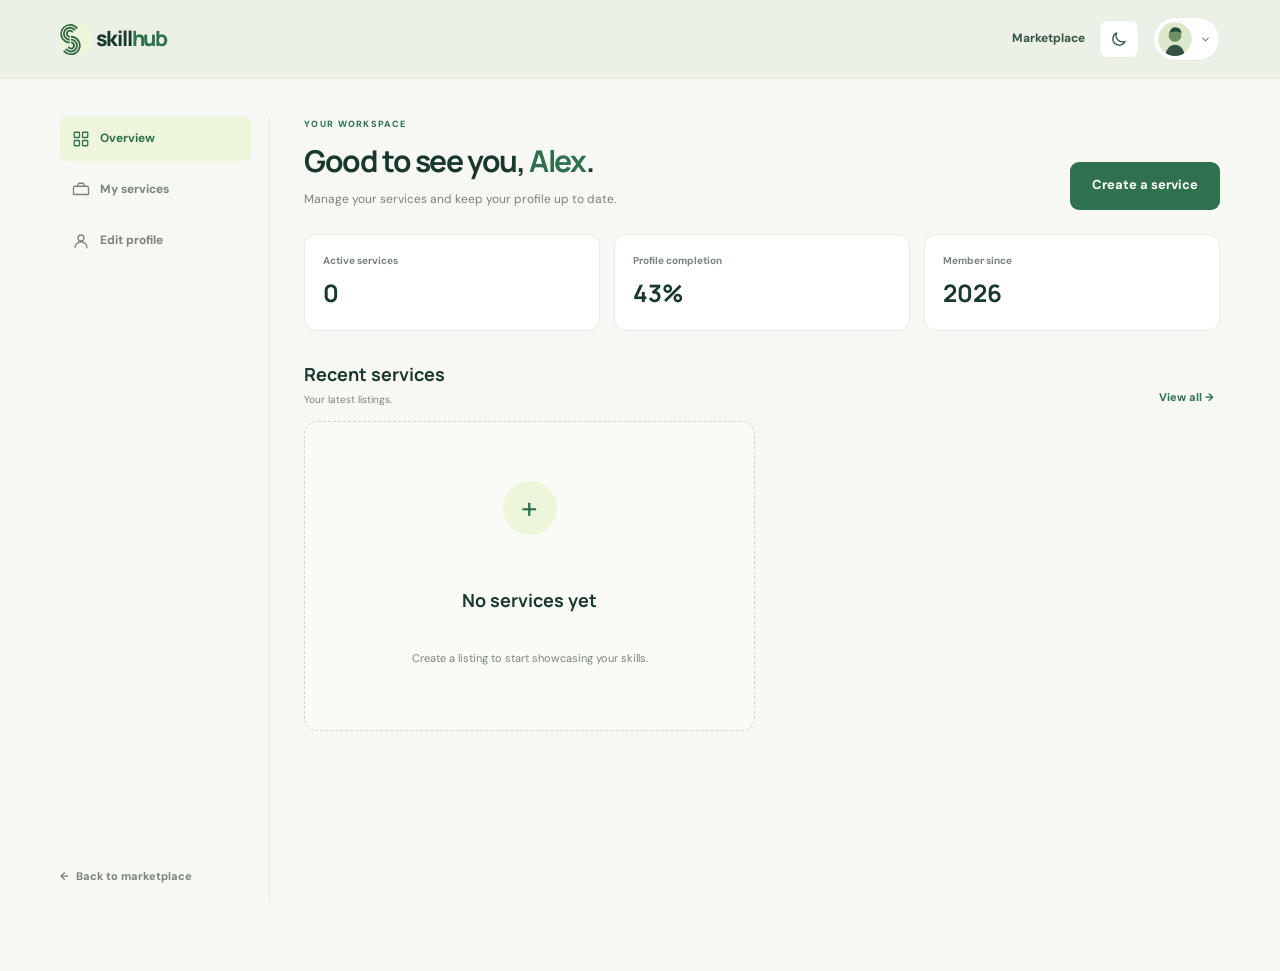
==== dashboard.html @ c2d71b7f "Users dashboard, and profile" ====
<!DOCTYPE html>
<html lang="en">

<head>
    <meta charset="UTF-8">
    <meta name="viewport" content="width=device-width, initial-scale=1.0">
    <meta name="theme-color" content="#ebf1e4">
    <meta name="description" content="Manage your SkillHub profile and services.">
    <title>Dashboard - SkillHub</title>
    <link rel="icon" type="image/svg+xml" href="./img/skillhub-favicon.svg">
    <script>
        if (localStorage.getItem('skillhub-theme') === 'dark') {
            document.documentElement.dataset.theme = 'dark';
        }
    </script>
    <link rel="preconnect" href="https://fonts.googleapis.com">
    <link rel="preconnect" href="https://fonts.gstatic.com" crossorigin>
    <link href="https://fonts.googleapis.com/css2?family=DM+Sans:wght@400;500;600;700&family=Manrope:wght@400;500;600;700;800&display=swap" rel="stylesheet">
    <link rel="stylesheet" href="./css/index.css">
    <link rel="stylesheet" href="./css/dashboard.css">
</head>

<body class="dashboard-page" data-authenticated="true">
    <header class="dashboard-topbar">
        <div class="dashboard-topbar-inner container">
            <a href="./index.html" class="logo" aria-label="SkillHub home">
                <span class="logo-mark" aria-hidden="true"><img src="./img/skillhub-logo.svg" alt=""></span>
                skill<span>hub</span>
            </a>
            <div class="dashboard-topbar-actions">
                <a class="dashboard-marketplace-link" href="./index.html">Marketplace</a>
                <button class="theme-toggle" type="button" aria-label="Switch to dark theme" aria-pressed="false" title="Switch to dark theme">
                    <svg class="theme-icon theme-icon-moon" viewBox="0 0 24 24" aria-hidden="true"><path d="M20.1 15.1A8.5 8.5 0 0 1 8.9 3.9 8.5 8.5 0 1 0 20.1 15.1Z"></path></svg>
                    <svg class="theme-icon theme-icon-sun" viewBox="0 0 24 24" aria-hidden="true"><circle cx="12" cy="12" r="4"></circle><path d="M12 2v2m0 16v2M4.93 4.93l1.42 1.42m11.3 11.3 1.42 1.42M2 12h2m16 0h2M4.93 19.07l1.42-1.42m11.3-11.3 1.42-1.42"></path></svg>
                </button>
                <div class="profile-menu">
                    <button class="profile-menu-trigger" type="button" aria-expanded="false" aria-controls="dashboard-profile-menu" aria-label="Open profile menu">
                        <img class="dashboard-avatar" src="./img/profile-avatar.svg" alt="">
                        <svg class="profile-chevron" viewBox="0 0 24 24" aria-hidden="true"><path d="m7 9.5 5 5 5-5"></path></svg>
                    </button>
                    <div class="profile-menu-list" id="dashboard-profile-menu" role="menu" hidden>
                        <div class="profile-menu-heading">
                            <strong class="profile-menu-name">Alex Morgan</strong>
                            <span class="profile-menu-email">alex@example.com</span>
                        </div>
                        <a href="./dashboard.html" role="menuitem">My dashboard</a>
                        <a href="#profile" role="menuitem" data-open-profile>Edit profile</a>
                        <button class="profile-menu-logout" type="button" role="menuitem">Log out</button>
                    </div>
                </div>
            </div>
        </div>
    </header>

    <main class="dashboard-main container">
        <aside class="dashboard-sidebar" aria-label="Dashboard navigation">
            <nav>
                <button class="dashboard-nav-item active" type="button" data-dashboard-section="overview">
                    <svg viewBox="0 0 24 24" aria-hidden="true"><rect x="3" y="3" width="7" height="7" rx="1"></rect><rect x="14" y="3" width="7" height="7" rx="1"></rect><rect x="3" y="14" width="7" height="7" rx="1"></rect><rect x="14" y="14" width="7" height="7" rx="1"></rect></svg>
                    Overview
                </button>
                <button class="dashboard-nav-item" type="button" data-dashboard-section="services">
                    <svg viewBox="0 0 24 24" aria-hidden="true"><path d="M20 7H4a2 2 0 0 0-2 2v9h20V9a2 2 0 0 0-2-2Z"></path><path d="M8 7V5a2 2 0 0 1 2-2h4a2 2 0 0 1 2 2v2"></path></svg>
                    My services
                </button>
                <button class="dashboard-nav-item" type="button" data-dashboard-section="profile">
                    <svg viewBox="0 0 24 24" aria-hidden="true"><circle cx="12" cy="8" r="4"></circle><path d="M4 21a8 8 0 0 1 16 0"></path></svg>
                    Edit profile
                </button>
            </nav>
            <a class="dashboard-sidebar-marketplace" href="./index.html"><span aria-hidden="true">←</span> Back to marketplace</a>
        </aside>

        <div class="dashboard-content">
            <section class="dashboard-section active" id="overview" data-dashboard-panel="overview">
                <div class="dashboard-heading">
                    <div>
                        <span class="dashboard-kicker">YOUR WORKSPACE</span>
                        <h1>Good to see you, <span id="overview-name">Alex</span>.</h1>
                        <p>Manage your services and keep your profile up to date.</p>
                    </div>
                    <button class="btn btn-primary" type="button" data-open-service>Create a service</button>
                </div>
                <div class="dashboard-stats">
                    <article><span>Active services</span><strong id="active-service-count">0</strong></article>
                    <article><span>Profile completion</span><strong id="profile-completion">0%</strong></article>
                    <article><span>Member since</span><strong>2026</strong></article>
                </div>
                <div class="dashboard-preview-heading">
                    <div><h2>Recent services</h2><p>Your latest listings.</p></div>
                    <button class="text-action" type="button" data-dashboard-section="services">View all <span aria-hidden="true">→</span></button>
                </div>
                <div class="dashboard-service-grid" id="overview-service-grid"></div>
            </section>

            <section class="dashboard-section" id="services" data-dashboard-panel="services">
                <div class="dashboard-heading">
                    <div>
                        <span class="dashboard-kicker">YOUR SERVICES</span>
                        <h1>Manage services</h1>
                        <p>Create, update, or remove the services you offer.</p>
                    </div>
                    <button class="btn btn-primary" type="button" data-open-service>Create a service</button>
                </div>
                <div class="dashboard-service-grid" id="service-grid"></div>
                <div class="dashboard-empty" id="service-empty" hidden>
                    <span aria-hidden="true">+</span><h2>Your first service starts here</h2>
                    <p>Add the skills you offer and set your own rate.</p>
                    <button class="btn btn-primary" type="button" data-open-service>Create a service</button>
                </div>
            </section>

            <section class="dashboard-section" id="profile" data-dashboard-panel="profile">
                <div class="dashboard-heading">
                    <div>
                        <span class="dashboard-kicker">YOUR PROFILE</span>
                        <h1>Profile settings</h1>
                        <p>Make it easier for people to know who they will work with.</p>
                    </div>
                </div>
                <form class="profile-form" id="profile-form">
                    <div class="profile-photo-row">
                        <img id="profile-preview" src="./img/profile-avatar.svg" alt="Profile preview">
                        <div>
                            <label class="profile-photo-button" for="profile-image">Change photo</label>
                            <input id="profile-image" type="file" accept="image/*" hidden>
                            <p>JPG or PNG, up to 5 MB.</p>
                        </div>
                    </div>
                    <div class="profile-form-grid">
                        <div class="form-field"><label for="profile-name">Full name</label><input id="profile-name" name="name" type="text" autocomplete="name" required></div>
                        <div class="form-field"><label for="profile-username">Username</label><input id="profile-username" name="username" type="text" autocomplete="username" required></div>
                        <div class="form-field"><label for="profile-email">Email address</label><input id="profile-email" name="email" type="email" autocomplete="email" required></div>
                        <div class="form-field"><label for="profile-phone">Phone number</label><input id="profile-phone" name="phone" type="tel" autocomplete="tel"></div>
                        <div class="form-field"><label for="profile-location">Location</label><input id="profile-location" name="location" type="text" autocomplete="address-level2"></div>
                        <div class="form-field"><label for="profile-role">Primary skill</label><input id="profile-role" name="role" type="text" placeholder="e.g. UI/UX designer"></div>
                    </div>
                    <div class="form-field">
                        <label for="profile-bio">About you</label>
                        <textarea id="profile-bio" name="bio" maxlength="300" rows="5" placeholder="Share your experience, interests, and the kind of work you enjoy."></textarea>
                    </div>
                    <div class="profile-form-actions">
                        <p id="profile-status" role="status" aria-live="polite" hidden></p>
                        <button class="btn btn-primary" type="submit">Save profile</button>
                    </div>
                </form>
            </section>
        </div>
    </main>

    <dialog class="dashboard-dialog" id="service-dialog">
        <form id="service-form">
            <div class="dialog-heading">
                <div><span class="dashboard-kicker" id="service-dialog-kicker">NEW LISTING</span><h2 id="service-dialog-title">Create a service</h2></div>
                <button class="dialog-close" type="button" data-close-dialog aria-label="Close">×</button>
            </div>
            <input id="service-id" type="hidden">
            <div class="form-field"><label for="service-title">Service title</label><input id="service-title" name="title" type="text" maxlength="70" placeholder="e.g. Professional logo design" required></div>
            <div class="form-field"><label for="service-description">Description</label><textarea id="service-description" name="description" maxlength="500" rows="5" placeholder="Describe what you will deliver..." required></textarea></div>
            <div class="service-rate-grid">
                <div class="form-field"><label for="service-amount">Amount</label><input id="service-amount" name="amount" type="number" min="1" step="0.01" placeholder="10000" required></div>
                <div class="form-field"><label for="service-billing">Charge</label><select id="service-billing" name="billing" required><option value="per service">Per service</option><option value="per hour">Per hour</option><option value="per project">Per project</option></select></div>
            </div>
            <div class="dialog-actions">
                <button class="btn btn-outline" type="button" data-close-dialog>Cancel</button>
                <button class="btn btn-primary" type="submit" id="service-submit">Publish service</button>
            </div>
        </form>
    </dialog>

    <script src="./js/index.js"></script>
    <script src="./js/dashboard.js"></script>
</body>

</html>
---- css/index.css ----
:root {
    color-scheme: light;
    --header-bg: rgba(235, 241, 228, 0.96);
    --page: #f7f8f3;
    --surface: #fff;
    --ink: #19372b;
    --ink-soft: #355347;
    --muted: #78847b;
    --line: #e7ebe3;
    --green: #2f704e;
    --green-dark: #214e37;
    --lime: #d3ef85;
    --lime-soft: #edf5db;
    --gold: #d99a32;
    --font-body: "DM Sans", sans-serif;
    --font-display: "Manrope", sans-serif;
    --shadow-card: 0 10px 30px rgba(31, 56, 41, 0.045);
}

* {
    box-sizing: border-box;
}

html {
    scroll-behavior: smooth;
    scroll-padding-top: 96px;
}

body {
    margin: 0;
    color: var(--ink);
    background: var(--page);
    font-family: var(--font-body);
    font-size: 15px;
    line-height: 1.6;
    -webkit-font-smoothing: antialiased;
}

button,
input,
select {
    font: inherit;
}

button,
a,
select {
    -webkit-tap-highlight-color: transparent;
}

a {
    color: inherit;
}

button:focus-visible,
a:focus-visible,
input:focus-visible,
select:focus-visible {
    outline: 3px solid rgba(47, 112, 78, 0.35);
    outline-offset: 3px;
}

.container {
    width: min(1160px, calc(100% - 64px));
    margin-inline: auto;
}

.sr-only {
    position: absolute;
    width: 1px;
    height: 1px;
    padding: 0;
    margin: -1px;
    overflow: hidden;
    clip: rect(0, 0, 0, 0);
    white-space: nowrap;
    border: 0;
}

.site-header {
    position: sticky;
    z-index: 20;
    top: 0;
    border-bottom: 1px solid rgba(231, 235, 227, 0.85);
    background: var(--header-bg);
    backdrop-filter: blur(16px);
}

.navbar {
    display: flex;
    height: 78px;
    align-items: center;
    justify-content: space-between;
}

.member-navbar {
    height: 58px;
    border-top: 1px solid var(--line);
    background: var(--surface);
}

.member-navbar-inner {
    display: flex;
    min-height: 58px;
    align-items: center;
    justify-content: space-between;
    gap: 24px;
}

.member-navbar[hidden] {
    display: none;
}

.member-nav-links,
.member-actions,
.member-dashboard-link,
.profile-menu-trigger {
    display: flex;
    align-items: center;
}

.member-nav-links {
    gap: 28px;
}

.member-nav-links {
    flex: 1;
    justify-content: center;
}

.member-nav-links a,
.member-dashboard-link {
    color: var(--ink-soft);
    font-size: 12px;
    font-weight: 700;
    text-decoration: none;
}

.member-nav-links a:hover,
.member-dashboard-link:hover {
    color: var(--green);
}

.member-actions {
    gap: 14px;
}

.member-dashboard-link {
    gap: 7px;
}

.member-dashboard-link svg,
.profile-menu-list a svg,
.profile-menu-logout svg {
    width: 17px;
    height: 17px;
    fill: none;
    stroke: currentColor;
    stroke-linecap: round;
    stroke-linejoin: round;
    stroke-width: 1.7;
}

.profile-menu {
    position: relative;
}

.profile-menu-trigger {
    gap: 7px;
    padding: 4px;
    border: 1px solid var(--line);
    border-radius: 22px;
    background: var(--surface);
    color: var(--muted);
    cursor: pointer;
}

.profile-menu-trigger:hover,
.profile-menu-trigger[aria-expanded="true"] {
    border-color: var(--green);
}

.profile-menu-trigger img {
    width: 34px;
    height: 34px;
    border-radius: 50%;
    object-fit: cover;
}

.profile-chevron {
    width: 13px;
    height: 13px;
    margin-right: 3px;
    fill: none;
    stroke: currentColor;
    stroke-linecap: round;
    stroke-linejoin: round;
    stroke-width: 2;
}

.profile-menu-trigger[aria-expanded="true"] .profile-chevron {
    transform: rotate(180deg);
}

.profile-menu-list {
    position: absolute;
    z-index: 30;
    top: calc(100% + 10px);
    right: 0;
    width: 238px;
    padding: 8px;
    border: 1px solid var(--line);
    border-radius: 12px;
    background: var(--surface);
    box-shadow: 0 16px 40px rgba(31, 56, 41, 0.14);
}

.profile-menu-list[hidden] {
    display: none;
}

.profile-menu-heading {
    display: grid;
    gap: 2px;
    margin-bottom: 6px;
    padding: 8px 9px 12px;
    border-bottom: 1px solid var(--line);
}

.profile-menu-heading strong {
    color: var(--ink);
    font-size: 12px;
}

.profile-menu-heading span {
    color: var(--muted);
    font-size: 10px;
}

.profile-menu-list a,
.profile-menu-logout {
    display: flex;
    width: 100%;
    min-height: 40px;
    align-items: center;
    gap: 9px;
    padding: 8px 9px;
    border: 0;
    border-radius: 7px;
    background: transparent;
    color: var(--ink-soft);
    font-size: 12px;
    font-weight: 600;
    text-decoration: none;
    cursor: pointer;
}

.profile-menu-list a:hover,
.profile-menu-logout:hover {
    background: var(--lime-soft);
    color: var(--green);
}

.profile-menu-logout {
    margin-top: 4px;
    border-top: 1px solid var(--line);
    border-radius: 0 0 7px 7px;
    color: #a35a50;
}

.logo {
    display: inline-flex;
    align-items: center;
    gap: 5px;
    color: var(--ink);
    font-family: var(--font-display);
    font-size: 21px;
    font-weight: 800;
    letter-spacing: -1.1px;
    text-decoration: none;
}

.logo > span:last-child {
    margin-left: -5px;
    color: var(--green);
}

.logo-mark {
    position: relative;
    display: block;
    width: 31px;
    height: 31px;
    flex: 0 0 31px;
    overflow: hidden;
    border-radius: 10px;
    background: var(--lime-soft);
}

.logo-mark img {
    position: absolute;
    top: -16px;
    left: -19px;
    width: 62px;
    height: 62px;
    max-width: none;
    filter: brightness(0) saturate(100%) invert(34%) sepia(18%) saturate(1050%) hue-rotate(91deg) brightness(93%) contrast(88%);
}

.nav-links,
.nav-actions {
    display: flex;
    align-items: center;
}

.nav-links {
    order: 2;
    gap: 37px;
}

.nav-links > a,
.nav-login {
    color: var(--ink-soft);
    font-size: 13px;
    font-weight: 600;
    text-decoration: none;
    transition: color 160ms ease;
}

.nav-links > a:hover,
.nav-login:hover {
    color: var(--green);
}

.nav-actions {
    gap: 24px;
}

.theme-toggle {
    display: inline-flex;
    width: 40px;
    min-height: 38px;
    flex: 0 0 40px;
    align-items: center;
    justify-content: center;
    padding: 0;
    border: 1px solid var(--line);
    border-radius: 8px;
    background: var(--surface);
    color: var(--ink-soft);
    cursor: pointer;
    font-size: 12px;
    font-weight: 600;
    white-space: nowrap;
    transition: border-color 160ms ease, color 160ms ease, background 160ms ease;
}

.theme-toggle:hover {
    border-color: var(--green);
    color: var(--green);
}

.theme-icon {
    width: 18px;
    height: 18px;
    fill: none;
    stroke: currentColor;
    stroke-linecap: round;
    stroke-linejoin: round;
    stroke-width: 1.7;
}

.theme-icon-sun {
    display: none;
}

.btn {
    display: inline-flex;
    min-height: 48px;
    align-items: center;
    justify-content: center;
    gap: 12px;
    padding: 0 21px;
    border: 1px solid transparent;
    border-radius: 9px;
    cursor: pointer;
    font-size: 13px;
    font-weight: 700;
    text-decoration: none;
    transition: transform 160ms ease, background 160ms ease, border-color 160ms ease, color 160ms ease;
}

.btn:hover {
    transform: translateY(-1px);
}

.btn-primary {
    background: var(--green);
    color: #fff;
}

.btn-primary:hover {
    background: var(--green-dark);
}

.btn-small {
    min-height: 41px;
    padding-inline: 16px;
    border-radius: 8px;
}

.btn-small span {
    font-size: 16px;
}

.btn-outline {
    border-color: #dce3d8;
    background: var(--surface);
    color: var(--ink);
}

.btn-outline:hover {
    border-color: #aac39c;
    color: var(--green);
}

.btn-dark {
    background: var(--ink);
    color: #fff;
}

.btn-dark:hover {
    background: #294d3a;
}

.hamburger-btn {
    display: none;
    order: 4;
    width: 42px;
    height: 42px;
    flex-direction: column;
    align-items: center;
    justify-content: center;
    gap: 5px;
    border: 1px solid var(--line);
    border-radius: 9px;
    background: var(--surface);
    cursor: pointer;
}

.hamburger-btn span {
    width: 17px;
    height: 2px;
    border-radius: 2px;
    background: var(--ink);
    transition: transform 180ms ease, opacity 180ms ease;
}

.hamburger-btn.active span:first-child {
    transform: translateY(7px) rotate(45deg);
}

.hamburger-btn.active span:nth-child(2) {
    opacity: 0;
}

.hamburger-btn.active span:last-child {
    transform: translateY(-7px) rotate(-45deg);
}

.hero {
    position: relative;
    overflow: hidden;
    padding: 78px 0 0;
    background:
        radial-gradient(ellipse at 87% 24%, rgba(216, 233, 185, 0.28), transparent 34%),
        var(--page);
}

.hero-inner {
    display: grid;
    min-height: 465px;
    grid-template-columns: 1.03fr 0.97fr;
    align-items: center;
    gap: 64px;
    padding-bottom: 61px;
}

.hero-copy {
    position: relative;
    z-index: 2;
    padding-bottom: 6px;
}

.eyebrow,
.section-kicker {
    color: var(--green);
    font-size: 10px;
    font-weight: 700;
    letter-spacing: 1.5px;
}

.eyebrow {
    display: flex;
    align-items: center;
    gap: 9px;
}

.eyebrow-dot {
    width: 7px;
    height: 7px;
    border-radius: 50%;
    background: #93bd55;
    box-shadow: 0 0 0 4px rgba(147, 189, 85, 0.13);
}

.hero h1 {
    margin: 22px 0 17px;
    font-family: var(--font-display);
    font-size: clamp(42px, 5vw, 61px);
    font-weight: 700;
    letter-spacing: -3.2px;
    line-height: 1.12;
}

.hero h1 span {
    color: var(--green);
}

.hero-description {
    max-width: 460px;
    margin: 0 0 28px;
    color: var(--muted);
    font-size: 15px;
    line-height: 1.75;
}

.search-bar {
    display: flex;
    width: min(100%, 520px);
    min-height: 62px;
    align-items: center;
    gap: 13px;
    padding: 7px 7px 7px 18px;
    border: 1px solid #e2e8de;
    border-radius: 12px;
    background: var(--surface);
    box-shadow: 0 7px 25px rgba(44, 69, 49, 0.06);
    transition: border-color 160ms ease, box-shadow 160ms ease;
}

.search-bar:focus-within {
    border-color: #9cbb9d;
    box-shadow: 0 0 0 4px rgba(47, 112, 78, 0.09);
}

.search-bar > svg {
    width: 19px;
    flex: 0 0 19px;
    fill: none;
    stroke: #88948b;
    stroke-linecap: round;
    stroke-width: 1.7;
}

.search-bar input {
    width: 100%;
    min-width: 0;
    border: 0;
    outline: 0;
    background: transparent;
    color: var(--ink);
    font-size: 12px;
}

.search-bar input::placeholder {
    color: #99a199;
    opacity: 1;
}

.search-bar .btn {
    min-height: 46px;
    flex-shrink: 0;
    gap: 9px;
    padding-inline: 16px;
    font-size: 12px;
}

.search-bar .btn span {
    font-size: 16px;
}

.popular-searches {
    display: flex;
    align-items: center;
    gap: 9px;
    margin-top: 15px;
    color: #8a948a;
    font-size: 11px;
}

.popular-searches button {
    padding: 4px 9px;
    border: 1px solid #e6e9e2;
    border-radius: 20px;
    background: transparent;
    color: #67736a;
    cursor: pointer;
    font-size: 10px;
    transition: border-color 150ms ease, color 150ms ease;
}

.popular-searches button:hover {
    border-color: #9dbc91;
    color: var(--green);
}

.hero-visual {
    position: relative;
    width: 100%;
    max-width: 500px;
    justify-self: end;
}

.hero-image {
    position: relative;
    height: 350px;
    overflow: hidden;
    border-radius: 18px;
    background: #d6dfd1;
    box-shadow: 0 21px 55px rgba(31, 56, 41, 0.14);
    transform: rotate(1.4deg);
}

.hero-image::after {
    position: absolute;
    inset: 45% 0 0;
    background: linear-gradient(transparent, rgba(20, 38, 27, 0.63));
    content: "";
}

.hero-image > img {
    width: 100%;
    height: 100%;
    object-fit: cover;
    object-position: center;
}

.image-caption {
    position: absolute;
    z-index: 1;
    right: 24px;
    bottom: 23px;
    left: 25px;
    display: flex;
    align-items: center;
    gap: 12px;
    color: #fff;
}

.caption-icon {
    display: grid;
    width: 37px;
    height: 37px;
    flex: 0 0 37px;
    place-items: center;
    border-radius: 12px;
    background: var(--lime);
    color: var(--ink);
    font-size: 20px;
}

.image-caption strong,
.image-caption small,
.floating-note strong,
.floating-note small {
    display: block;
}

.image-caption strong {
    font-size: 13px;
}

.image-caption small {
    margin-top: 2px;
    color: rgba(255, 255, 255, 0.78);
    font-size: 10px;
}

.floating-note {
    position: absolute;
    z-index: 2;
    display: flex;
    align-items: center;
    gap: 11px;
    padding: 12px 15px;
    border: 1px solid rgba(231, 235, 227, 0.9);
    border-radius: 12px;
    background: #fff;
    box-shadow: 0 12px 32px rgba(30, 50, 36, 0.12);
}

.floating-note strong {
    color: var(--ink);
    font-size: 10px;
    line-height: 1.5;
}

.floating-note small {
    color: #899289;
    font-size: 9px;
    line-height: 1.4;
}

.rating-note {
    top: 38px;
    left: -39px;
}

.note-stars {
    color: var(--gold);
    font-size: 12px;
    letter-spacing: 1px;
}

.talent-note {
    right: -25px;
    bottom: 37px;
}

.talent-avatars {
    display: flex;
    padding-left: 5px;
}

.talent-avatars span {
    display: grid;
    width: 25px;
    height: 25px;
    margin-left: -5px;
    place-items: center;
    border: 2px solid #fff;
    border-radius: 50%;
    background: #e5efd5;
    color: var(--green);
    font-size: 7px;
    font-weight: 700;
}

.talent-avatars span:nth-child(2) {
    background: #f4e3d6;
    color: #8a593a;
}

.talent-avatars span:nth-child(3) {
    background: var(--green);
    color: #fff;
    font-size: 12px;
}

.hero-sparkle {
    position: absolute;
    color: #a4c76d;
}

.sparkle-one {
    top: -25px;
    right: 25px;
    font-size: 27px;
}

.sparkle-two {
    bottom: -19px;
    left: 23px;
    font-size: 23px;
}

.hero-bottom {
    display: flex;
    min-height: 63px;
    align-items: center;
    justify-content: space-between;
    border-top: 1px solid #e6eae1;
    color: #879188;
    font-size: 11px;
}

.hero-bottom strong {
    color: var(--ink-soft);
    font-weight: 700;
}

.hero-bottom a,
.text-link {
    display: inline-flex;
    align-items: center;
    gap: 8px;
    color: var(--green);
    font-size: 11px;
    font-weight: 700;
    text-decoration: none;
}

.hero-bottom a:hover,
.text-link:hover {
    color: var(--green-dark);
}

.services-section {
    padding-top: 78px;
    padding-bottom: 82px;
}

.section-heading {
    display: flex;
    align-items: end;
    justify-content: space-between;
    gap: 24px;
    margin-bottom: 31px;
}

.section-kicker {
    font-size: 9px;
    letter-spacing: 1.4px;
}

.section-heading h2,
.join-banner h2 {
    margin: 7px 0 4px;
    font-family: var(--font-display);
    font-size: 29px;
    font-weight: 700;
    letter-spacing: -1.3px;
    line-height: 1.3;
}

.section-heading p {
    margin: 0;
    color: var(--muted);
    font-size: 12px;
}

.text-link {
    margin-bottom: 5px;
    white-space: nowrap;
}

.marketplace-controls {
    display: flex;
    min-height: 54px;
    align-items: center;
    justify-content: space-between;
    gap: 20px;
    margin-bottom: 10px;
    border-bottom: 1px solid var(--line);
}

.categories-filter {
    display: flex;
    min-width: 0;
    align-items: center;
    gap: 7px;
    overflow-x: auto;
    scrollbar-width: none;
}

.categories-filter::-webkit-scrollbar {
    display: none;
}

.cat-btn {
    position: relative;
    flex: 0 0 auto;
    padding: 13px 11px 15px;
    border: 0;
    background: transparent;
    color: #818a81;
    cursor: pointer;
    font-size: 11px;
    font-weight: 600;
    transition: color 150ms ease;
}

.cat-btn::after {
    position: absolute;
    right: 10px;
    bottom: -1px;
    left: 10px;
    height: 2px;
    border-radius: 2px;
    background: transparent;
    content: "";
    transition: background 150ms ease;
}

.cat-btn:hover,
.cat-btn.active {
    color: var(--green);
}

.cat-btn.active::after {
    background: var(--green);
}

.price-filter {
    position: relative;
    display: inline-flex;
    flex: 0 0 auto;
    align-items: center;
    gap: 8px;
    padding: 7px 2px 7px 12px;
    border: 1px solid #e4e9e1;
    border-radius: 8px;
    background: #fff;
    color: var(--ink-soft);
}

.price-filter select {
    max-width: 130px;
    appearance: none;
    border: 0;
    outline: 0;
    background: transparent;
    color: inherit;
    cursor: pointer;
    font-size: 10px;
    font-weight: 600;
}

.price-filter > span {
    padding-right: 9px;
    color: #7d897f;
    font-size: 13px;
    pointer-events: none;
}

.results-count {
    min-height: 17px;
    margin: 13px 0 15px;
    color: #929b92;
    font-size: 10px;
}

.services-grid {
    display: grid;
    grid-template-columns: repeat(3, minmax(0, 1fr));
    gap: 21px;
}

.service-card {
    position: relative;
    display: flex;
    min-width: 0;
    flex-direction: column;
    overflow: hidden;
    border: 1px solid #e9ece6;
    border-radius: 12px;
    background: var(--surface);
    box-shadow: var(--shadow-card);
    transition: transform 200ms ease, box-shadow 200ms ease, border-color 200ms ease;
}

.service-card:hover {
    transform: translateY(-4px);
    border-color: #d3dfcc;
    box-shadow: 0 17px 36px rgba(31, 56, 41, 0.1);
}

.service-card[hidden] {
    display: none;
}

.card-img-wrapper {
    position: relative;
    display: block;
    height: 185px;
    overflow: hidden;
    background: #e7ebe3;
}

.card-img-wrapper img {
    width: 100%;
    height: 100%;
    object-fit: cover;
    transition: transform 350ms ease;
}

.service-card:hover .card-img-wrapper img {
    transform: scale(1.045);
}

.image-category {
    position: absolute;
    bottom: 12px;
    left: 13px;
    padding: 5px 8px;
    border: 1px solid rgba(255, 255, 255, 0.55);
    border-radius: 5px;
    background: rgba(28, 48, 34, 0.72);
    color: #fff;
    font-size: 8px;
    font-weight: 700;
    letter-spacing: 0.8px;
    backdrop-filter: blur(6px);
}

.favorite-btn {
    position: absolute;
    top: 11px;
    right: 11px;
    display: grid;
    width: 34px;
    height: 34px;
    place-items: center;
    border: 1px solid rgba(255, 255, 255, 0.7);
    border-radius: 50%;
    background: rgba(255, 255, 255, 0.94);
    color: #778178;
    cursor: pointer;
    box-shadow: 0 2px 8px rgba(18, 30, 20, 0.1);
    transition: transform 150ms ease, color 150ms ease, background 150ms ease;
}

.favorite-btn:hover {
    transform: scale(1.08);
}

.favorite-btn svg {
    width: 16px;
    fill: transparent;
    stroke: currentColor;
    stroke-linecap: round;
    stroke-linejoin: round;
    stroke-width: 1.7;
}

.favorite-btn.active {
    color: #d45f58;
}

.favorite-btn.active svg {
    fill: currentColor;
}

.card-body {
    display: flex;
    flex: 1;
    flex-direction: column;
    padding: 15px 16px 13px;
}

.owner-info {
    display: flex;
    min-height: 25px;
    align-items: center;
    gap: 7px;
    margin-bottom: 11px;
}

.owner-avatar {
    display: grid;
    width: 25px;
    height: 25px;
    flex: 0 0 25px;
    place-items: center;
    border: 1px solid rgba(30, 60, 39, 0.08);
    border-radius: 50%;
    color: #355644;
    font-size: 8px;
    font-weight: 700;
}

.avatar-green { background: #dbead6; }
.avatar-lilac { background: #e7e1f3; color: #594d72; }
.avatar-peach { background: #f5e1d3; color: #80573d; }
.avatar-blue { background: #dce9ef; color: #43616c; }
.avatar-yellow { background: #f0edcf; color: #71663f; }
.avatar-rose { background: #f3dfe4; color: #84505e; }

.owner-name,
.seller-label {
    color: #67736a;
    font-size: 10px;
    font-weight: 600;
}

.seller-label {
    margin-left: -5px;
    color: #99a198;
    font-weight: 400;
}

.service-title {
    display: -webkit-box;
    min-height: 44px;
    overflow: hidden;
    color: var(--ink);
    font-family: var(--font-display);
    font-size: 13px;
    font-weight: 700;
    line-height: 1.65;
    text-decoration: none;
    -webkit-box-orient: vertical;
    -webkit-line-clamp: 2;
    line-clamp: 2;
}

.service-title:hover {
    color: var(--green);
}

.rating {
    display: flex;
    align-items: center;
    gap: 4px;
    margin-top: 8px;
    color: var(--gold);
    font-size: 10px;
}

.rating > span:first-child {
    font-size: 12px;
}

.rating strong {
    color: var(--ink-soft);
    font-size: 10px;
}

.rating-count {
    color: #9aa198;
}

.card-footer {
    display: flex;
    align-items: center;
    justify-content: space-between;
    gap: 8px;
    margin-top: auto;
    padding-top: 12px;
    border-top: 1px solid #eef0eb;
}

.starting-at {
    color: #879188;
    font-size: 9px;
}

.price-tag {
    color: var(--ink);
    font-family: var(--font-display);
    font-size: 13px;
    font-weight: 800;
}

.empty-state {
    padding: 48px 20px;
    border: 1px dashed #dce4d8;
    border-radius: 12px;
    background: rgba(255, 255, 255, 0.56);
    text-align: center;
}

.empty-state[hidden] {
    display: none;
}

.empty-state > span {
    color: #a0b58a;
    font-size: 32px;
}

.empty-state h3 {
    margin: 7px 0 4px;
    font-family: var(--font-display);
    font-size: 18px;
}

.empty-state p {
    margin: 0 0 17px;
    color: var(--muted);
    font-size: 12px;
}

.empty-state .btn {
    min-height: 38px;
}

.browse-more {
    display: flex;
    justify-content: center;
    margin-top: 32px;
}

.browse-more .btn {
    min-height: 43px;
    font-size: 11px;
}

.join-banner {
    display: grid;
    grid-template-columns: auto 1fr auto;
    align-items: center;
    gap: 22px;
    margin-bottom: 76px;
    padding: 30px 35px;
    border: 1px solid #e7eadf;
    border-radius: 15px;
    background: #eef2e5;
}

.join-mark {
    display: grid;
    width: 48px;
    height: 48px;
    place-items: center;
    border-radius: 15px;
    background: var(--lime);
    color: var(--green);
    font-size: 25px;
}

.join-banner h2 {
    margin: 4px 0 2px;
    font-size: 21px;
}

.join-banner p {
    margin: 0;
    color: #78847b;
    font-size: 11px;
}

.join-banner .btn {
    min-height: 43px;
    padding-inline: 17px;
    font-size: 11px;
}

.site-footer {
    border-top: 1px solid #e8ebe4;
    background: #f0f2ec;
}

.footer-main {
    display: grid;
    grid-template-columns: 1.6fr 1fr 1fr 1.2fr;
    gap: 35px;
    padding-top: 44px;
    padding-bottom: 39px;
}

.footer-brand .logo {
    font-size: 18px;
}

.footer-brand .logo-mark {
    width: 27px;
    height: 27px;
    flex-basis: 27px;
    border-radius: 8px;
}

.footer-brand .logo-mark img {
    top: -14px;
    left: -17px;
    width: 54px;
    height: 54px;
}

.footer-brand p {
    margin: 13px 0 0;
    color: #7d887f;
    font-size: 10px;
    line-height: 1.8;
}

.footer-column {
    display: flex;
    flex-direction: column;
    align-items: flex-start;
    gap: 8px;
}

.footer-column h3 {
    margin: 2px 0 5px;
    color: var(--ink);
    font-family: var(--font-display);
    font-size: 11px;
}

.footer-column a,
.footer-column > span {
    color: #778279;
    font-size: 10px;
    text-decoration: none;
}

.footer-column a:hover {
    color: var(--green);
}

.footer-bottom {
    display: flex;
    min-height: 51px;
    align-items: center;
    justify-content: space-between;
    gap: 15px;
    border-top: 1px solid #e2e7de;
    color: #919990;
    font-size: 9px;
}

.footer-heart {
    color: #c97769;
}

@media (min-width: 1440px) {
    .hero {
        padding-top: 93px;
    }

    .hero-inner {
        min-height: 500px;
    }
}

@media (max-width: 900px) {
    .container {
        width: min(100% - 48px, 720px);
    }

    .member-nav-links {
        gap: 16px;
    }

    .member-nav-links a {
        font-size: 11px;
    }

    .member-navbar-inner {
        gap: 14px;
    }

    .hero {
        padding-top: 55px;
    }

    .hero-inner {
        min-height: 420px;
        grid-template-columns: 1fr 0.85fr;
        gap: 30px;
    }

    .hero h1 {
        font-size: clamp(41px, 6vw, 55px);
    }

    .hero-image {
        height: 300px;
    }

    .rating-note {
        left: -20px;
    }

    .talent-note {
        right: -13px;
    }

    .services-grid {
        grid-template-columns: repeat(2, minmax(0, 1fr));
        gap: 16px;
    }

    .footer-main {
        grid-template-columns: 1.35fr 1fr 1fr;
    }

    .footer-column:last-child {
        grid-column: 2;
    }
}

@media (max-width: 680px) {
    html {
        scroll-padding-top: 136px;
    }

    .container {
        width: calc(100% - 36px);
    }

    .member-navbar-inner {
        display: grid;
        min-height: 0;
        grid-template-columns: auto 1fr;
        gap: 0 10px;
        padding-block: 8px;
    }

    .member-nav-links,
    .member-actions {
        gap: 9px;
    }

    .member-nav-links {
        grid-column: 1 / -1;
        grid-row: 2;
        justify-content: flex-start;
        gap: 18px;
        overflow-x: auto;
        padding-top: 9px;
        white-space: nowrap;
        scrollbar-width: none;
    }

    .member-nav-links::-webkit-scrollbar {
        display: none;
    }

    .member-actions {
        justify-content: flex-end;
    }

    .member-dashboard-link {
        display: flex;
    }

    .member-dashboard-link {
        font-size: 11px;
    }

    .member-actions .theme-toggle {
        width: 36px;
        min-height: 36px;
        flex-basis: 36px;
    }

    .member-actions .profile-menu-trigger img {
        width: 30px;
        height: 30px;
    }

    .navbar {
        position: relative;
        height: 68px;
    }

    .hamburger-btn {
        display: flex;
    }

    .nav-links {
        position: absolute;
        top: 67px;
        right: -18px;
        left: -18px;
        display: none;
        align-items: stretch;
        gap: 0;
        padding: 8px 18px 20px;
        border-bottom: 1px solid var(--line);
        background: var(--page);
        box-shadow: 0 16px 22px rgba(25, 55, 43, 0.07);
    }

    .nav-links.mobile-active {
        display: flex;
        flex-direction: column;
    }

    .nav-links > a {
        padding: 13px 4px;
    }

    .nav-actions {
        justify-content: space-between;
        gap: 10px;
        padding-top: 12px;
        border-top: 1px solid var(--line);
    }

    .theme-toggle {
        width: 40px;
        min-height: 40px;
        flex-basis: 40px;
        padding: 0;
    }

    .hero {
        padding-top: 43px;
    }

    .hero-inner {
        min-height: 0;
        grid-template-columns: 1fr;
        gap: 42px;
        padding-bottom: 38px;
    }

    .hero h1 {
        margin-top: 17px;
        font-size: clamp(43px, 11vw, 58px);
        letter-spacing: -2.7px;
    }

    .hero-description {
        max-width: 430px;
        margin-bottom: 22px;
        font-size: 14px;
    }

    .search-bar {
        min-height: 58px;
        padding-left: 13px;
        gap: 9px;
    }

    .search-bar input {
        font-size: 11px;
    }

    .search-bar .btn {
        min-height: 43px;
        padding-inline: 12px;
        font-size: 10px;
    }

    .popular-searches {
        flex-wrap: wrap;
        gap: 7px;
    }

    .hero-visual {
        width: calc(100% - 16px);
        max-width: 480px;
        justify-self: center;
    }

    .hero-image {
        height: clamp(225px, 62vw, 310px);
        border-radius: 15px;
    }

    .rating-note {
        top: 27px;
        left: -12px;
    }

    .talent-note {
        right: -10px;
        bottom: 24px;
    }

    .floating-note {
        gap: 8px;
        padding: 10px 11px;
    }

    .note-stars {
        font-size: 10px;
        letter-spacing: 0;
    }

    .hero-bottom {
        min-height: 60px;
        gap: 12px;
        font-size: 9px;
    }

    .hero-bottom a {
        flex: 0 0 auto;
        font-size: 9px;
    }

    .services-section {
        padding-top: 58px;
        padding-bottom: 58px;
    }

    .section-heading {
        align-items: start;
        margin-bottom: 20px;
    }

    .section-heading h2 {
        font-size: 25px;
    }

    .section-heading p {
        font-size: 11px;
    }

    .section-heading > .text-link {
        display: none;
    }

    .marketplace-controls {
        align-items: center;
        gap: 10px;
    }

    .categories-filter {
        gap: 1px;
    }

    .cat-btn {
        padding-inline: 9px;
        font-size: 10px;
    }

    .price-filter {
        padding-left: 8px;
    }

    .price-filter select {
        max-width: 92px;
        font-size: 9px;
    }

    .price-filter > span {
        padding-right: 6px;
    }

    .services-grid {
        gap: 12px;
    }

    .card-img-wrapper {
        height: clamp(120px, 35vw, 175px);
    }

    .card-body {
        padding: 12px 11px 11px;
    }

    .owner-info {
        gap: 5px;
        margin-bottom: 8px;
    }

    .owner-avatar {
        width: 22px;
        height: 22px;
        flex-basis: 22px;
        font-size: 7px;
    }

    .owner-name,
    .seller-label {
        font-size: 9px;
    }

    .seller-label {
        display: none;
    }

    .service-title {
        min-height: 43px;
        font-size: 11px;
        line-height: 1.55;
    }

    .card-footer {
        padding-top: 9px;
    }

    .starting-at {
        font-size: 8px;
    }

    .price-tag {
        font-size: 11px;
    }

    .join-banner {
        grid-template-columns: auto 1fr;
        gap: 14px;
        margin-bottom: 54px;
        padding: 21px 18px;
    }

    .join-mark {
        width: 39px;
        height: 39px;
        border-radius: 12px;
        font-size: 21px;
    }

    .join-banner h2 {
        font-size: 18px;
    }

    .join-banner p {
        font-size: 10px;
    }

    .join-banner .btn {
        grid-column: 2;
        justify-self: start;
    }

    .footer-main {
        grid-template-columns: 1fr 1fr;
        gap: 28px 20px;
        padding-top: 34px;
        padding-bottom: 29px;
    }

    .footer-brand {
        grid-column: 1 / -1;
    }

    .footer-column:last-child {
        grid-column: auto;
    }

    .footer-bottom {
        min-height: 60px;
        font-size: 8px;
    }
}

@media (max-width: 380px) {
    .container {
        width: calc(100% - 28px);
    }

    .hero h1 {
        font-size: 41px;
    }

    .popular-searches button {
        padding-inline: 7px;
    }

    .nav-actions {
        gap: 6px;
    }

    .theme-toggle {
        width: 38px;
        flex-basis: 38px;
    }

    .marketplace-controls {
        flex-direction: column;
        align-items: stretch;
        padding-bottom: 10px;
    }

    .price-filter {
        align-self: flex-end;
    }

    .card-img-wrapper {
        height: 115px;
    }

    .favorite-btn {
        top: 7px;
        right: 7px;
        width: 30px;
        height: 30px;
    }

    .image-category {
        bottom: 8px;
        left: 8px;
        padding: 4px 6px;
        font-size: 7px;
    }
}

@media (prefers-reduced-motion: reduce) {
    *,
    *::before,
    *::after {
        scroll-behavior: auto !important;
        animation-duration: 0.01ms !important;
        animation-iteration-count: 1 !important;
        transition-duration: 0.01ms !important;
    }
}

.eyebrow,
.section-kicker {
    font-size: 11px;
}

.nav-links > a,
.nav-login {
    font-size: 14px;
}

.nav-links .btn,
.join-banner .btn,
.browse-more .btn {
    font-size: 14px;
}

.hero-description,
.search-bar input,
.search-bar .btn {
    font-size: 14px;
}

.popular-searches,
.popular-searches button,
.hero-bottom,
.hero-bottom a,
.text-link,
.section-heading p,
.cat-btn,
.price-filter select,
.results-count,
.owner-name,
.seller-label,
.rating,
.rating strong,
.empty-state p,
.footer-brand p,
.footer-column a,
.footer-column > span {
    font-size: 12px;
}

.image-caption strong,
.floating-note strong,
.floating-note small,
.service-title,
.price-tag {
    font-size: 14px;
}

.image-caption small,
.starting-at,
.footer-bottom {
    font-size: 11px;
}

.image-category,
.owner-avatar {
    font-size: 10px;
}

.footer-column h3 {
    font-size: 13px;
}

@media (max-width: 680px) {
    .nav-links > a,
    .nav-login,
    .search-bar input,
    .search-bar .btn,
    .cat-btn {
        font-size: 13px;
    }

    .service-title {
        font-size: 12px;
    }

    .owner-name,
    .rating,
    .rating strong {
        font-size: 11px;
    }

    .price-tag {
        font-size: 12px;
    }

    .image-category {
        font-size: 9px;
    }

    .footer-bottom {
        font-size: 10px;
    }
}

@media (max-width: 380px) {
    .service-title {
        font-size: 11px;
    }

    .starting-at {
        font-size: 10px;
    }
}

:root[data-theme="dark"] {
    color-scheme: dark;
    --header-bg: rgba(16, 24, 19, 0.94);
    --page: #101813;
    --surface: #19231c;
    --ink: #edf4ec;
    --ink-soft: #d3ded2;
    --muted: #a4b1a6;
    --line: #2d3a30;
    --green: #9dc98a;
    --green-dark: #b6dba3;
    --lime: #c4e77e;
    --lime-soft: #293a2b;
    --gold: #f0c66c;
    --shadow-card: 0 12px 30px rgba(0, 0, 0, 0.22);
}

:root[data-theme="dark"] body {
    color: var(--ink);
    background: var(--page);
}

:root[data-theme="dark"] .site-header {
    border-color: rgba(57, 72, 60, 0.8);
    background: var(--header-bg);
}

:root[data-theme="dark"] .theme-icon-moon {
    display: none;
}

:root[data-theme="dark"] .theme-icon-sun {
    display: block;
}

:root[data-theme="dark"] .btn-primary,
:root[data-theme="dark"] .navbar .btn-primary {
    background: var(--green);
    color: #17241a !important;
}

:root[data-theme="dark"] .btn-primary:hover {
    background: var(--green-dark);
    color: #17241a !important;
}

:root[data-theme="dark"] .btn-dark {
    background: var(--lime);
    color: #17241a;
}

:root[data-theme="dark"] .btn-dark:hover {
    background: #d2f19b;
}

:root[data-theme="dark"] .btn-outline,
:root[data-theme="dark"] .search-bar,
:root[data-theme="dark"] .floating-note,
:root[data-theme="dark"] .price-filter,
:root[data-theme="dark"] .service-card,
:root[data-theme="dark"] .empty-state {
    border-color: var(--line);
    background-color: var(--surface);
}

:root[data-theme="dark"] .popular-searches button {
    border-color: var(--line);
    color: var(--muted);
}

:root[data-theme="dark"] .popular-searches button:hover {
    border-color: var(--green);
    color: var(--green);
}

:root[data-theme="dark"] .search-bar input::placeholder {
    color: #aab6ab;
}

:root[data-theme="dark"] .floating-note small,
:root[data-theme="dark"] .hero-bottom,
:root[data-theme="dark"] .cat-btn,
:root[data-theme="dark"] .price-filter > span,
:root[data-theme="dark"] .results-count,
:root[data-theme="dark"] .owner-name,
:root[data-theme="dark"] .seller-label,
:root[data-theme="dark"] .rating-count,
:root[data-theme="dark"] .starting-at,
:root[data-theme="dark"] .section-heading p,
:root[data-theme="dark"] .empty-state p,
:root[data-theme="dark"] .join-banner p,
:root[data-theme="dark"] .footer-brand p,
:root[data-theme="dark"] .footer-column a,
:root[data-theme="dark"] .footer-column > span,
:root[data-theme="dark"] .footer-bottom {
    color: var(--muted);
}

:root[data-theme="dark"] .hero-bottom,
:root[data-theme="dark"] .card-footer,
:root[data-theme="dark"] .footer-bottom {
    border-color: var(--line);
}

:root[data-theme="dark"] .join-banner {
    border-color: var(--line);
    background: #1b291f;
}

:root[data-theme="dark"] .site-footer {
    border-color: var(--line);
    background: #141e17;
}

:root[data-theme="dark"] .join-banner .section-kicker {
    color: var(--green);
}

:root[data-theme="dark"] .service-card:hover {
    border-color: #506d53;
    box-shadow: 0 17px 36px rgba(0, 0, 0, 0.3);
}

:root[data-theme="dark"] .avatar-green { background: #344a35; color: #d5ebc7; }
:root[data-theme="dark"] .avatar-lilac { background: #423a50; color: #e0d1f6; }
:root[data-theme="dark"] .avatar-peach { background: #503c31; color: #f3d0b8; }
:root[data-theme="dark"] .avatar-blue { background: #30434a; color: #cce4ee; }
:root[data-theme="dark"] .avatar-yellow { background: #4a4733; color: #eee5ad; }
:root[data-theme="dark"] .avatar-rose { background: #4a353c; color: #f0cbd3; }
---- css/dashboard.css ----
.dashboard-page {
    min-height: 100vh;
    background: var(--page);
}

.dashboard-topbar {
    position: sticky;
    z-index: 20;
    top: 0;
    border-bottom: 1px solid var(--line);
    background: var(--header-bg);
    backdrop-filter: blur(16px);
}

.dashboard-topbar-inner {
    display: flex;
    min-height: 78px;
    align-items: center;
    justify-content: space-between;
}

.dashboard-topbar-actions {
    display: flex;
    align-items: center;
    gap: 14px;
}

.dashboard-marketplace-link {
    color: var(--ink-soft);
    font-size: 12px;
    font-weight: 700;
    text-decoration: none;
}

.dashboard-marketplace-link:hover {
    color: var(--green);
}

.dashboard-main {
    display: grid;
    grid-template-columns: 210px minmax(0, 1fr);
    gap: 34px;
    padding-top: 38px;
    padding-bottom: 70px;
}

.dashboard-sidebar {
    display: flex;
    min-height: calc(100vh - 116px);
    flex-direction: column;
    border-right: 1px solid var(--line);
}

.dashboard-sidebar nav {
    display: grid;
    gap: 7px;
    padding-right: 18px;
}

.dashboard-nav-item {
    display: flex;
    min-height: 44px;
    align-items: center;
    gap: 10px;
    padding: 0 12px;
    border: 0;
    border-radius: 8px;
    background: transparent;
    color: var(--muted);
    font-size: 12px;
    font-weight: 700;
    cursor: pointer;
    text-align: left;
}

.dashboard-nav-item svg {
    width: 18px;
    height: 18px;
    fill: none;
    stroke: currentColor;
    stroke-linecap: round;
    stroke-linejoin: round;
    stroke-width: 1.7;
}

.dashboard-nav-item:hover,
.dashboard-nav-item.active {
    background: var(--lime-soft);
    color: var(--green);
}

.dashboard-sidebar-marketplace {
    display: flex;
    align-items: center;
    gap: 7px;
    margin-top: auto;
    padding: 15px 12px 15px 0;
    color: var(--muted);
    font-size: 11px;
    font-weight: 700;
    text-decoration: none;
}

.dashboard-sidebar-marketplace:hover {
    color: var(--green);
}

.dashboard-content {
    min-width: 0;
}

.dashboard-section {
    display: none;
}

.dashboard-section.active {
    display: block;
}

.dashboard-heading {
    display: flex;
    align-items: flex-end;
    justify-content: space-between;
    gap: 24px;
    margin-bottom: 24px;
}

.dashboard-kicker {
    display: block;
    margin-bottom: 6px;
    color: var(--green);
    font-size: 9px;
    font-weight: 800;
    letter-spacing: 1.3px;
}

.dashboard-heading h1 {
    margin: 0;
    font-family: var(--font-display);
    font-size: 30px;
    letter-spacing: -1.4px;
}

.dashboard-heading h1 span {
    color: var(--green);
}

.dashboard-heading p {
    margin: 5px 0 0;
    color: var(--muted);
    font-size: 12px;
}

.dashboard-stats {
    display: grid;
    grid-template-columns: repeat(3, minmax(0, 1fr));
    gap: 14px;
}

.dashboard-stats article {
    display: grid;
    gap: 5px;
    min-height: 92px;
    padding: 18px;
    border: 1px solid var(--line);
    border-radius: 12px;
    background: var(--surface);
}

.dashboard-stats span {
    color: var(--muted);
    font-size: 10px;
    font-weight: 700;
}

.dashboard-stats strong {
    color: var(--ink);
    font-family: var(--font-display);
    font-size: 24px;
}

.dashboard-preview-heading {
    display: flex;
    align-items: flex-end;
    justify-content: space-between;
    margin: 29px 0 13px;
}

.dashboard-preview-heading h2 {
    margin: 0;
    font-family: var(--font-display);
    font-size: 18px;
}

.dashboard-preview-heading p {
    margin: 3px 0 0;
    color: var(--muted);
    font-size: 10px;
}

.text-action {
    border: 0;
    background: transparent;
    color: var(--green);
    font-size: 11px;
    font-weight: 800;
    cursor: pointer;
}

.dashboard-service-grid {
    display: grid;
    grid-template-columns: repeat(2, minmax(0, 1fr));
    gap: 14px;
}

.dashboard-service-card {
    position: relative;
    min-height: 190px;
    padding: 20px;
    border: 1px solid var(--line);
    border-radius: 12px;
    background: var(--surface);
}

.dashboard-service-card::before {
    position: absolute;
    top: 20px;
    left: 0;
    width: 3px;
    height: 34px;
    border-radius: 0 4px 4px 0;
    background: var(--lime);
    content: "";
}

.dashboard-service-card h2 {
    max-width: calc(100% - 48px);
    margin: 0 0 8px;
    font-family: var(--font-display);
    font-size: 15px;
}

.dashboard-service-card p {
    display: -webkit-box;
    min-height: 42px;
    margin: 0;
    overflow: hidden;
    color: var(--muted);
    font-size: 11px;
    line-height: 1.65;
    -webkit-box-orient: vertical;
    -webkit-line-clamp: 2;
}

.dashboard-service-footer {
    display: flex;
    align-items: flex-end;
    justify-content: space-between;
    gap: 12px;
    margin-top: 22px;
    padding-top: 13px;
    border-top: 1px solid var(--line);
}

.dashboard-service-price {
    display: grid;
    color: var(--muted);
    font-size: 9px;
}

.dashboard-service-price strong {
    color: var(--ink);
    font-size: 15px;
}

.dashboard-service-actions {
    display: flex;
    gap: 6px;
}

.service-action {
    min-height: 34px;
    padding: 0 10px;
    border: 1px solid var(--line);
    border-radius: 7px;
    background: var(--surface);
    color: var(--ink-soft);
    font-size: 10px;
    font-weight: 800;
    cursor: pointer;
}

.service-action:hover {
    border-color: var(--green);
    color: var(--green);
}

.service-action.delete {
    color: #a35a50;
}

.dashboard-empty {
    min-height: 310px;
    place-items: center;
    padding: 40px 20px;
    border: 1px dashed #ccd7c5;
    border-radius: 14px;
    background: rgba(255, 255, 255, 0.35);
    text-align: center;
}

.dashboard-empty:not([hidden]) {
    display: grid;
}

.dashboard-empty > span {
    display: grid;
    width: 54px;
    height: 54px;
    place-items: center;
    border-radius: 50%;
    background: var(--lime-soft);
    color: var(--green);
    font-size: 30px;
}

.dashboard-empty h2 {
    margin: 12px 0 0;
    font-family: var(--font-display);
    font-size: 18px;
}

.dashboard-empty p {
    margin: -4px 0 3px;
    color: var(--muted);
    font-size: 11px;
}

.profile-form {
    display: grid;
    max-width: 920px;
    grid-template-columns: 190px minmax(0, 1fr);
    gap: 22px 28px;
    padding: 28px;
    border: 1px solid var(--line);
    border-radius: 14px;
    background: var(--surface);
    box-shadow: var(--shadow-card);
}

.profile-photo-row {
    display: flex;
    height: fit-content;
    flex-direction: column;
    align-items: center;
    gap: 12px;
    margin: 0;
    padding: 10px 22px 10px 0;
    border-right: 1px solid var(--line);
    border-bottom: 0;
    text-align: center;
}

.profile-photo-row img {
    width: 112px;
    height: 112px;
    border-radius: 50%;
    background: var(--lime-soft);
    object-fit: cover;
    box-shadow: 0 0 0 6px var(--lime-soft);
}

.profile-photo-button {
    display: inline-flex;
    min-height: 36px;
    align-items: center;
    padding: 0 12px;
    border: 1px solid var(--line);
    border-radius: 7px;
    color: var(--green);
    font-size: 11px;
    font-weight: 800;
    cursor: pointer;
}

.profile-photo-row p {
    margin: 5px 0 0;
    color: var(--muted);
    font-size: 9px;
    line-height: 1.5;
}

.profile-form-grid {
    display: grid;
    grid-template-columns: repeat(2, minmax(0, 1fr));
    align-content: start;
    gap: 16px;
}

.dashboard-page .form-field {
    display: grid;
    min-width: 0;
    gap: 7px;
}

.dashboard-page .form-field label {
    color: var(--ink-soft);
    font-size: 11px;
    font-weight: 700;
    line-height: 1.2;
}

.dashboard-page .form-field input,
.dashboard-page .form-field textarea,
.dashboard-page .form-field select {
    width: 100%;
    border: 1px solid var(--line);
    border-radius: 8px;
    outline: none;
    background: var(--page);
    color: var(--ink);
    font-size: 13px;
    transition: border-color 150ms ease, box-shadow 150ms ease, background 150ms ease;
}

.dashboard-page .form-field input,
.dashboard-page .form-field select {
    height: 48px;
    padding: 0 13px;
}

.dashboard-page .form-field textarea {
    min-height: 112px;
    padding: 12px 13px;
    resize: vertical;
}

.dashboard-page .form-field input::placeholder,
.dashboard-page .form-field textarea::placeholder {
    color: var(--muted);
    opacity: 0.72;
}

.dashboard-page .form-field input:focus,
.dashboard-page .form-field textarea:focus,
.dashboard-page .form-field select:focus {
    border-color: var(--green);
    background: var(--surface);
    box-shadow: 0 0 0 3px rgba(47, 112, 78, 0.1);
}

.profile-form > .form-field {
    grid-column: 1 / -1;
    margin-top: 0;
}

.profile-form-actions {
    display: flex;
    grid-column: 1 / -1;
    align-items: center;
    justify-content: flex-end;
    gap: 12px;
    margin-top: 18px;
}

.profile-form-actions p {
    margin: 0 auto 0 0;
    color: var(--green);
    font-size: 11px;
}

.profile-form-actions p[hidden] {
    display: none;
}

.dashboard-dialog {
    width: min(560px, calc(100% - 32px));
    padding: 0;
    border: 1px solid var(--line);
    border-radius: 14px;
    background: var(--surface);
    color: var(--ink);
    box-shadow: 0 24px 70px rgba(31, 56, 41, 0.22);
}

.dashboard-dialog::backdrop {
    background: rgba(25, 55, 43, 0.42);
    backdrop-filter: blur(4px);
}

.dashboard-dialog form {
    display: grid;
    gap: 16px;
    padding: 24px;
}

.dialog-heading {
    display: flex;
    align-items: flex-start;
    justify-content: space-between;
}

.dialog-heading h2 {
    margin: 0;
    font-family: var(--font-display);
    font-size: 22px;
}

.dialog-close {
    width: 34px;
    height: 34px;
    border: 1px solid var(--line);
    border-radius: 50%;
    background: var(--surface);
    color: var(--muted);
    font-size: 20px;
    cursor: pointer;
}

.service-rate-grid {
    display: grid;
    grid-template-columns: 1fr 1fr;
    gap: 12px;
}

.dialog-actions {
    display: flex;
    justify-content: flex-end;
    gap: 9px;
    padding-top: 4px;
}

:root[data-theme="dark"] .dashboard-empty {
    border-color: var(--line);
    background: rgba(25, 35, 28, 0.45);
}

@media (max-width: 900px) {
    .dashboard-main {
        grid-template-columns: 170px minmax(0, 1fr);
        gap: 22px;
    }

    .dashboard-service-grid {
        grid-template-columns: 1fr;
    }
}

@media (max-width: 680px) {
    .dashboard-topbar-inner {
        min-height: 68px;
        gap: 8px;
    }

    .dashboard-marketplace-link {
        display: inline-flex;
        min-height: 36px;
        align-items: center;
        font-size: 11px;
        white-space: nowrap;
    }

    .dashboard-topbar-actions {
        gap: 8px;
    }

    .dashboard-main {
        grid-template-columns: 1fr;
        padding-top: 18px;
    }

    .dashboard-sidebar {
        min-height: auto;
        border-right: 0;
        border-bottom: 1px solid var(--line);
    }

    .dashboard-sidebar nav {
        grid-template-columns: repeat(3, minmax(0, 1fr));
        padding: 0 0 10px;
    }

    .dashboard-nav-item {
        justify-content: center;
        padding-inline: 6px;
        text-align: center;
    }

    .dashboard-sidebar-marketplace {
        display: none;
    }

    .dashboard-heading {
        align-items: flex-start;
    }

    .dashboard-heading h1 {
        font-size: 25px;
    }

    .dashboard-stats {
        grid-template-columns: repeat(2, minmax(0, 1fr));
    }

    .dashboard-stats article:last-child {
        grid-column: 1 / -1;
    }

    .profile-form-grid,
    .service-rate-grid {
        grid-template-columns: 1fr;
    }

    .profile-form {
        grid-template-columns: 1fr;
    }

    .profile-photo-row {
        height: auto;
        padding: 6px 0 20px;
        border-right: 0;
        border-bottom: 1px solid var(--line);
    }

}

@media (max-width: 480px) {
    .dashboard-topbar-inner {
        width: calc(100% - 28px);
    }

    .dashboard-topbar-inner .logo {
        font-size: 18px;
    }

    .dashboard-marketplace-link {
        font-size: 10px;
    }

    .dashboard-topbar-actions .theme-toggle {
        width: 36px;
        min-height: 36px;
        flex-basis: 36px;
    }

    .dashboard-topbar-actions {
        gap: 6px;
    }

    .dashboard-topbar-actions .profile-menu-trigger {
        padding: 3px;
    }

    .dashboard-avatar {
        width: 32px;
        height: 32px;
    }

    .dashboard-heading {
        display: grid;
    }

    .dashboard-heading .btn {
        width: 100%;
    }

    .dashboard-nav-item {
        font-size: 10px;
    }

    .dashboard-nav-item svg {
        display: none;
    }

    .dashboard-stats {
        gap: 8px;
    }

    .profile-form {
        padding: 16px;
    }

    .profile-form-grid {
        grid-template-columns: 1fr;
    }

    .profile-form-actions {
        align-items: stretch;
        flex-direction: column;
    }

    .profile-form-actions p {
        margin: 0;
    }
}
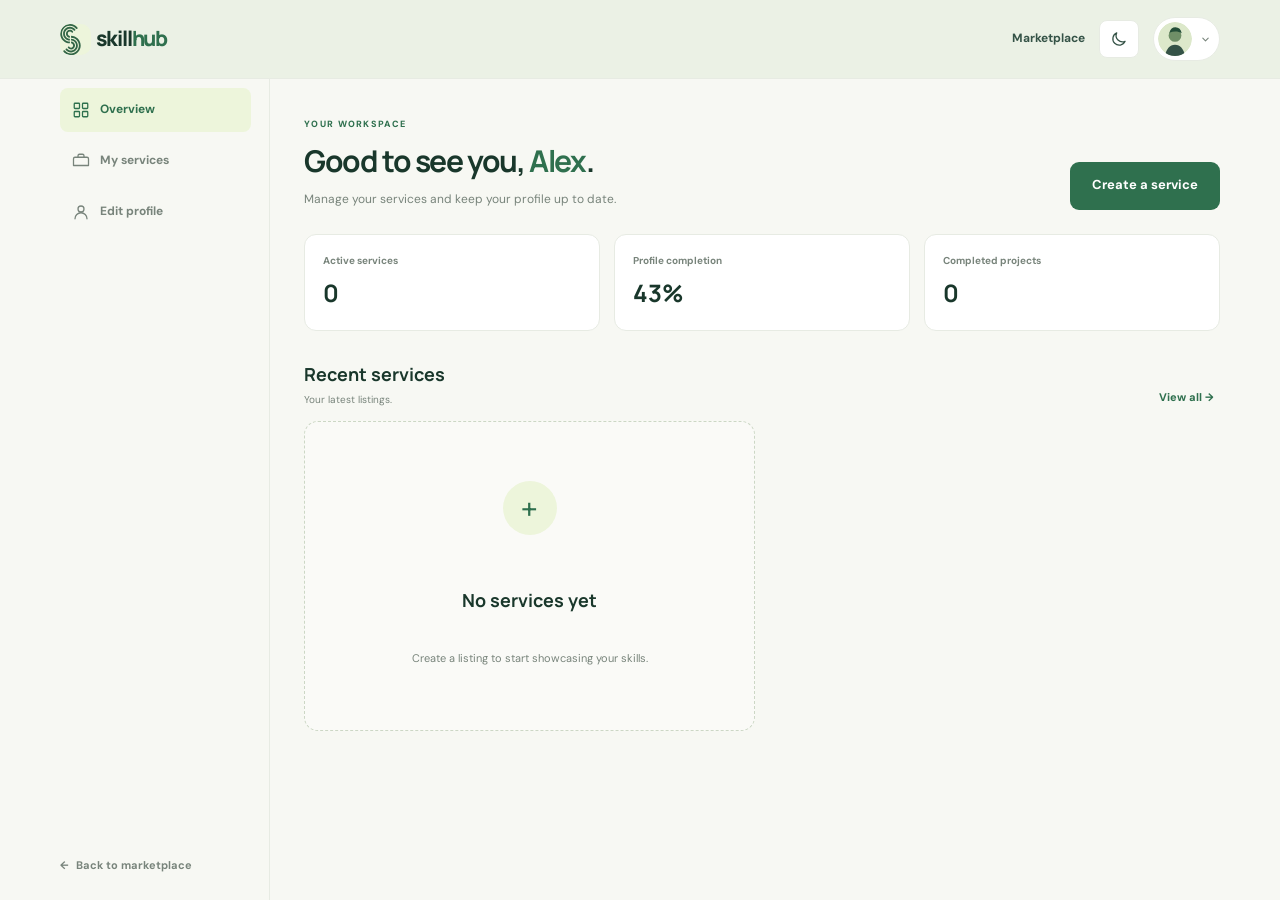
==== commit e0fda4d1: "Users can now upload multiple imaged when creating a service" ====
--- a/dashboard.html
+++ b/dashboard.html
@@ -53,8 +53,15 @@
     </header>
 
     <main class="dashboard-main container">
+        <button class="dashboard-sidebar-toggle" type="button" aria-label="Open dashboard menu"
+            aria-expanded="false" aria-controls="dashboard-sidebar-nav">
+            <svg viewBox="0 0 24 24" aria-hidden="true">
+                <path d="m9 18 6-6-6-6"></path>
+            </svg>
+        </button>
+        <button class="dashboard-sidebar-backdrop" type="button" aria-label="Close dashboard menu" hidden></button>
         <aside class="dashboard-sidebar" aria-label="Dashboard navigation">
-            <nav>
+            <nav id="dashboard-sidebar-nav">
                 <button class="dashboard-nav-item active" type="button" data-dashboard-section="overview">
                     <svg viewBox="0 0 24 24" aria-hidden="true"><rect x="3" y="3" width="7" height="7" rx="1"></rect><rect x="14" y="3" width="7" height="7" rx="1"></rect><rect x="3" y="14" width="7" height="7" rx="1"></rect><rect x="14" y="14" width="7" height="7" rx="1"></rect></svg>
                     Overview
@@ -84,7 +91,7 @@
                 <div class="dashboard-stats">
                     <article><span>Active services</span><strong id="active-service-count">0</strong></article>
                     <article><span>Profile completion</span><strong id="profile-completion">0%</strong></article>
-                    <article><span>Member since</span><strong>2026</strong></article>
+                    <article><span>Completed projects</span><strong>0</strong></article>
                 </div>
                 <div class="dashboard-preview-heading">
                     <div><h2>Recent services</h2><p>Your latest listings.</p></div>
@@ -126,6 +133,10 @@
                             <input id="profile-image" type="file" accept="image/*" hidden>
                             <p>JPG or PNG, up to 5 MB.</p>
                         </div>
+                        <div class="profile-member-since">
+                            <span>Member since</span>
+                            <strong>2026</strong>
+                        </div>
                     </div>
                     <div class="profile-form-grid">
                         <div class="form-field"><label for="profile-name">Full name</label><input id="profile-name" name="name" type="text" autocomplete="name" required></div>
@@ -161,7 +172,19 @@
                 <div class="form-field"><label for="service-amount">Amount</label><input id="service-amount" name="amount" type="number" min="1" step="0.01" placeholder="10000" required></div>
                 <div class="form-field"><label for="service-billing">Charge</label><select id="service-billing" name="billing" required><option value="per service">Per service</option><option value="per hour">Per hour</option><option value="per project">Per project</option></select></div>
             </div>
+            <div class="form-field">
+                <label for="service-images">Service photos <span class="required-note">At least 3 images</span></label>
+                <label class="service-image-picker" for="service-images">
+                    <span class="service-image-picker-icon" aria-hidden="true">＋</span>
+                    <span><strong>Add service photos</strong><small>Choose three or more images to showcase your work.</small></span>
+                    <input id="service-images" name="images" type="file" accept="image/*" multiple
+                        aria-describedby="service-image-status">
+                </label>
+                <div class="service-image-preview" id="service-image-preview" aria-live="polite"></div>
+                <p class="service-image-status" id="service-image-status" role="status" aria-live="polite">0 images selected. Add at least 3.</p>
+            </div>
             <div class="dialog-actions">
+                <p class="service-form-status" id="service-form-status" role="status" aria-live="polite" hidden></p>
                 <button class="btn btn-outline" type="button" data-close-dialog>Cancel</button>
                 <button class="btn btn-primary" type="submit" id="service-submit">Publish service</button>
             </div>
--- a/css/index.css
+++ b/css/index.css
@@ -93,10 +93,14 @@
     justify-content: space-between;
 }
 
+.mobile-header-actions {
+    display: none;
+}
+
 .member-navbar {
-    height: 58px;
+    height: 78px;
     border-top: 1px solid var(--line);
-    background: var(--surface);
+    background: var(--header-bg);
 }
 
 .member-navbar-inner {
@@ -107,7 +111,7 @@
     gap: 24px;
 }
 
-.member-navbar[hidden] {
+.navbar[hidden] {
     display: none;
 }
 
@@ -1329,6 +1333,56 @@
         width: min(100% - 48px, 720px);
     }
 
+    .member-navbar {
+        position: relative;
+        height: 78px;
+    }
+
+    .member-navbar .mobile-header-actions {
+        display: flex;
+        align-items: center;
+        gap: 8px;
+    }
+
+    .member-navbar .hamburger-btn {
+        display: flex;
+    }
+
+    .member-navbar .nav-links {
+        position: absolute;
+        top: 100%;
+        right: 0;
+        left: 0;
+        z-index: 1;
+        display: none;
+        align-items: stretch;
+        gap: 0;
+        padding: 8px 18px 20px;
+        border-bottom: 1px solid var(--line);
+        background: var(--page);
+        box-shadow: 0 16px 22px rgba(25, 55, 43, 0.07);
+    }
+
+    .member-navbar .nav-links.mobile-active {
+        display: flex;
+        flex-direction: column;
+    }
+
+    .member-navbar .nav-links > a {
+        padding: 13px 4px;
+    }
+
+    .member-navbar .member-actions {
+        justify-content: space-between;
+        gap: 10px;
+        padding-top: 12px;
+        border-top: 1px solid var(--line);
+    }
+
+    .member-navbar .member-actions .theme-toggle {
+        display: none;
+    }
+
     .member-nav-links {
         gap: 16px;
     }
@@ -1444,6 +1498,12 @@
     .navbar {
         position: relative;
         height: 68px;
+    }
+
+    .mobile-header-actions {
+        display: flex;
+        align-items: center;
+        gap: 8px;
     }
 
     .hamburger-btn {
@@ -1478,6 +1538,11 @@
         gap: 10px;
         padding-top: 12px;
         border-top: 1px solid var(--line);
+    }
+
+    .nav-actions .theme-toggle,
+    .member-actions .theme-toggle {
+        display: none;
     }
 
     .theme-toggle {
--- a/css/dashboard.css
+++ b/css/dashboard.css
@@ -45,10 +45,26 @@
 }
 
 .dashboard-sidebar {
-    display: flex;
-    min-height: calc(100vh - 116px);
+    position: fixed;
+    top: 78px;
+    bottom: 0;
+    padding: 10px 0;
+    left: max(32px, calc((100vw - 1160px) / 2));
+    z-index: 10;
+    display: flex;
+    width: 210px;
     flex-direction: column;
+    overflow-y: auto;
     border-right: 1px solid var(--line);
+}
+
+.dashboard-sidebar-toggle,
+.dashboard-sidebar-backdrop {
+    display: none;
+}
+
+.dashboard-sidebar-backdrop[hidden] {
+    display: none;
 }
 
 .dashboard-sidebar nav {
@@ -106,6 +122,7 @@
 }
 
 .dashboard-content {
+    grid-column: 2;
     min-width: 0;
 }
 
@@ -215,22 +232,30 @@
 
 .dashboard-service-card {
     position: relative;
-    min-height: 190px;
-    padding: 20px;
+    overflow: hidden;
     border: 1px solid var(--line);
     border-radius: 12px;
     background: var(--surface);
 }
 
-.dashboard-service-card::before {
-    position: absolute;
-    top: 20px;
-    left: 0;
-    width: 3px;
-    height: 34px;
-    border-radius: 0 4px 4px 0;
-    background: var(--lime);
-    content: "";
+.dashboard-service-images {
+    display: grid;
+    height: 128px;
+    grid-template-columns: repeat(3, minmax(0, 1fr));
+    gap: 2px;
+    overflow: hidden;
+    background: var(--line);
+}
+
+.dashboard-service-images img {
+    width: 100%;
+    height: 100%;
+    min-width: 0;
+    object-fit: cover;
+}
+
+.dashboard-service-content {
+    padding: 16px 18px 18px;
 }
 
 .dashboard-service-card h2 {
@@ -388,6 +413,23 @@
     color: var(--muted);
     font-size: 9px;
     line-height: 1.5;
+}
+
+.profile-member-since {
+    display: grid;
+    gap: 4px;
+    margin-top: 6px;
+}
+
+.profile-member-since span {
+    color: var(--muted);
+    font-size: 10px;
+}
+
+.profile-member-since strong {
+    color: var(--ink);
+    font-family: var(--font-display);
+    font-size: 14px;
 }
 
 .profile-form-grid {
@@ -494,6 +536,137 @@
     padding: 24px;
 }
 
+.required-note {
+    margin-left: 4px;
+    color: var(--muted);
+    font-size: 10px;
+    font-weight: 500;
+}
+
+.service-image-picker {
+    display: flex;
+    min-height: 82px;
+    align-items: center;
+    gap: 12px;
+    padding: 13px 15px;
+    border: 1px dashed #b9cbb2;
+    border-radius: 9px;
+    background: var(--page);
+    cursor: pointer;
+    transition: border-color 150ms ease, background 150ms ease;
+}
+
+.service-image-picker:hover,
+.service-image-picker:focus-within {
+    border-color: var(--green);
+    background: var(--lime-soft);
+}
+
+.service-image-picker-icon {
+    display: grid;
+    width: 38px;
+    height: 38px;
+    flex: 0 0 38px;
+    place-items: center;
+    border-radius: 9px;
+    background: var(--lime-soft);
+    color: var(--green);
+    font-size: 24px;
+}
+
+.service-image-picker > span:nth-child(2) {
+    display: grid;
+    gap: 3px;
+}
+
+.service-image-picker strong {
+    color: var(--ink-soft);
+    font-size: 11px;
+}
+
+.service-image-picker small {
+    color: var(--muted);
+    font-size: 10px;
+    line-height: 1.4;
+}
+
+.service-image-picker input {
+    position: absolute;
+    width: 1px;
+    height: 1px;
+    padding: 0;
+    border: 0;
+    overflow: hidden;
+    clip: rect(0, 0, 0, 0);
+    white-space: nowrap;
+    clip-path: inset(50%);
+}
+
+.service-image-preview {
+    display: grid;
+    grid-template-columns: repeat(auto-fill, minmax(78px, 1fr));
+    gap: 8px;
+}
+
+.service-image-preview:empty {
+    display: none;
+}
+
+.service-image-preview-item {
+    position: relative;
+    aspect-ratio: 1;
+    overflow: hidden;
+    border: 1px solid var(--line);
+    border-radius: 8px;
+    background: var(--page);
+}
+
+.service-image-preview-item img {
+    width: 100%;
+    height: 100%;
+    object-fit: cover;
+}
+
+.service-image-remove {
+    position: absolute;
+    top: 4px;
+    right: 4px;
+    display: grid;
+    width: 24px;
+    height: 24px;
+    place-items: center;
+    border: 0;
+    border-radius: 50%;
+    background: rgba(16, 24, 19, 0.78);
+    color: #fff;
+    font-size: 16px;
+    cursor: pointer;
+}
+
+.service-image-status,
+.service-form-status {
+    margin: -8px 0 0;
+    color: var(--muted);
+    font-size: 10px;
+}
+
+.service-image-status[data-valid="true"] {
+    color: var(--green);
+}
+
+.service-image-status[data-valid="false"] {
+    color: #a35a50;
+}
+
+.service-form-status {
+    margin: 0 auto 0 0;
+    color: #a35a50;
+}
+
+.service-form-status[hidden] {
+    display: none;
+}
+
 .dialog-heading {
     display: flex;
     align-items: flex-start;
@@ -541,6 +714,11 @@
         gap: 22px;
     }
 
+    .dashboard-sidebar {
+        left: max(24px, calc((100vw - 720px) / 2));
+        width: 170px;
+    }
+
     .dashboard-service-grid {
         grid-template-columns: 1fr;
     }
@@ -569,25 +747,97 @@
         padding-top: 18px;
     }
 
+    .dashboard-content {
+        grid-column: 1;
+    }
+
+    body.dashboard-sidebar-open {
+        overflow: hidden;
+    }
+
+    .dashboard-sidebar-toggle {
+        display: grid;
+        position: fixed;
+        top: 15%;
+        left: 0;
+        width: 38px;
+        height: 38px;
+        place-items: center;
+        padding: 0;
+        border: 1px solid var(--line);
+        border-radius: 8px;
+        background: var(--surface);
+        color: var(--green);
+        cursor: pointer;
+        z-index: 32;
+        transform: translateY(-50%);
+        transition: left 180ms ease;
+    }
+
+    .dashboard-sidebar-toggle[aria-expanded="true"] {
+        left: min(280px, 85vw);
+    }
+
+    .dashboard-sidebar-toggle svg {
+        width: 20px;
+        height: 20px;
+        fill: none;
+        stroke: currentColor;
+        stroke-linecap: round;
+        stroke-linejoin: round;
+        stroke-width: 2;
+        transition: transform 180ms ease;
+    }
+
+    .dashboard-sidebar-toggle[aria-expanded="true"] svg {
+        transform: rotate(180deg);
+    }
+
+    .dashboard-sidebar-backdrop:not([hidden]) {
+        position: fixed;
+        inset: 68px 0 0;
+        z-index: 30;
+        display: block;
+        border: 0;
+        background: rgba(16, 24, 19, 0.38);
+        cursor: pointer;
+    }
+
     .dashboard-sidebar {
-        min-height: auto;
-        border-right: 0;
-        border-bottom: 1px solid var(--line);
+        top: 68px;
+        bottom: 0;
+        left: 0;
+        z-index: 31;
+        width: min(280px, 85vw);
+        min-height: 0;
+        padding: 18px 16px;
+        border-right: 1px solid var(--line);
+        border-bottom: 0;
+        background: var(--surface);
+        visibility: hidden;
+        transform: translateX(-100%);
+        transition: transform 180ms ease, visibility 180ms;
+    }
+
+    .dashboard-sidebar.mobile-open {
+        visibility: visible;
+        transform: translateX(0);
+        transition: transform 180ms ease;
     }
 
     .dashboard-sidebar nav {
-        grid-template-columns: repeat(3, minmax(0, 1fr));
-        padding: 0 0 10px;
+        grid-template-columns: 1fr;
+        padding: 0;
     }
 
     .dashboard-nav-item {
-        justify-content: center;
-        padding-inline: 6px;
-        text-align: center;
+        justify-content: flex-start;
+        padding-inline: 12px;
+        text-align: left;
     }
 
     .dashboard-sidebar-marketplace {
-        display: none;
+        display: flex;
     }
 
     .dashboard-heading {
@@ -664,14 +914,6 @@
         width: 100%;
     }
 
-    .dashboard-nav-item {
-        font-size: 10px;
-    }
-
-    .dashboard-nav-item svg {
-        display: none;
-    }
-
     .dashboard-stats {
         gap: 8px;
     }
